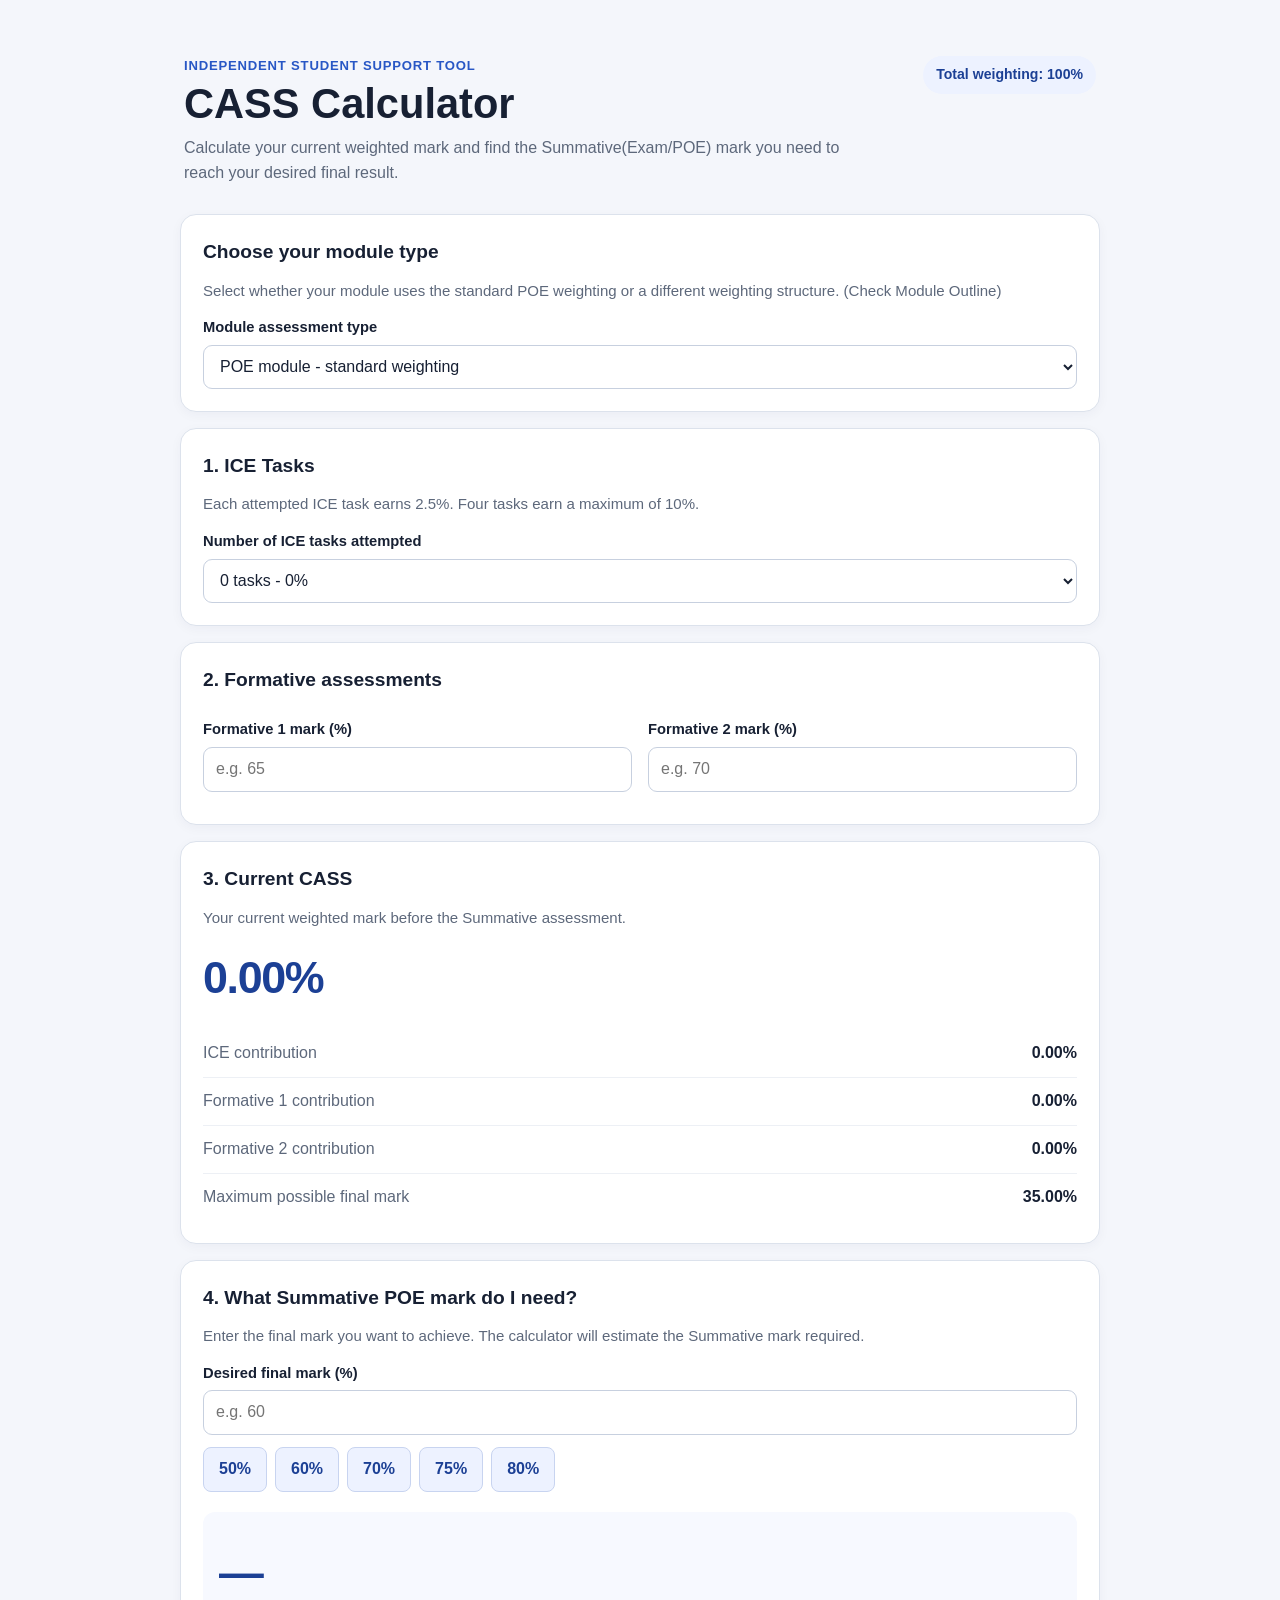
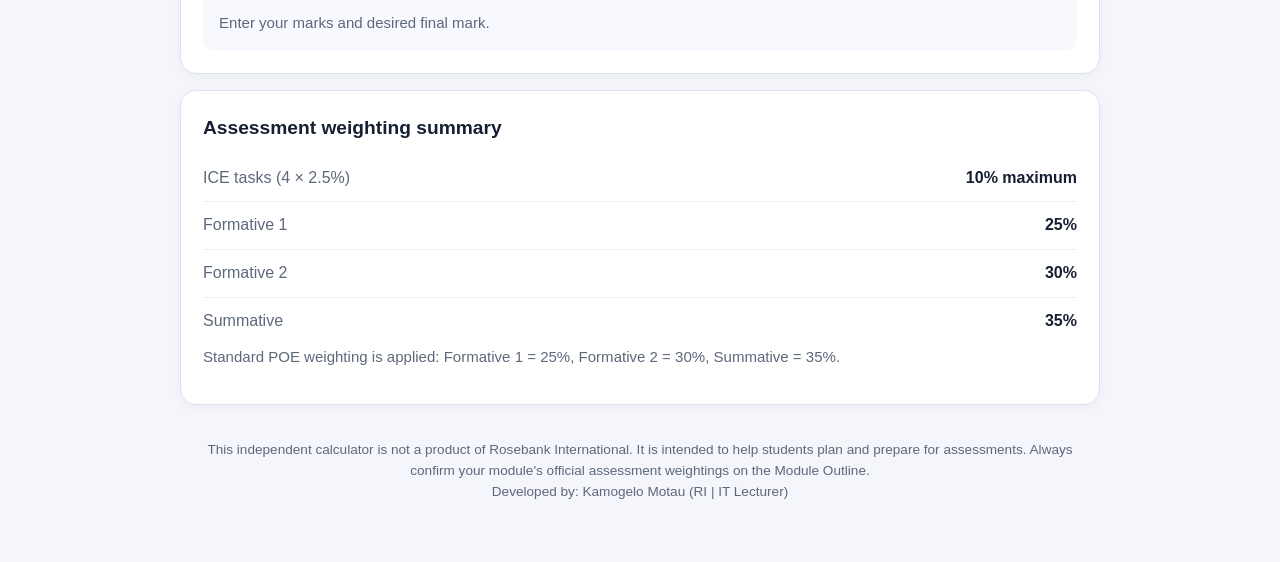
==== index.html @ 5e2f5dcb "Update index.html" ====
<!DOCTYPE html>
<html lang="en">
<head>
  <meta charset="UTF-8">
  <meta name="viewport" content="width=device-width, initial-scale=1.0">
  <meta name="description" content="CASS Calculator for Rosebank InternationalStudents">
  <title>CASS Calculator</title>
  <link rel="stylesheet" href="style.css">

  <!-- Google Analytics 4: replace the placeholder below with your GA4 Measurement ID. -->
  <script async src="https://www.googletagmanager.com/gtag/js?id=G-0SEN1GRK5P"></script>
  <script>
    window.dataLayer = window.dataLayer || [];
    function gtag() { window.dataLayer.push(arguments); }
    gtag('js', new Date());
    gtag('config', 'G-0SEN1GRK5P');
  </script>
</head>
<body>
<main class="container">
  <header class="hero">
    <div>
      <p class="eyebrow">Independent Student Support Tool</p>
      <h1>CASS Calculator</h1>
      <p>Calculate your current weighted mark and find the Summative(Exam/POE) mark you need to reach your desired final result.</p>
    </div>
    <span class="badge">Total weighting: 100%</span>
  </header>

  <section class="card module-choice">
    <h2>Choose your module type</h2>
    <p class="help">Select whether your module uses the standard POE weighting or a different weighting structure. (Check Module Outline)</p>
    <label for="moduleType">Module assessment type</label>
    <select id="moduleType">
      <option value="poe">POE module - standard weighting</option>
      <option value="non-poe">Non-POE module - custom weighting</option>
    </select>
  </section>

  <section class="card">
    <h2>1. ICE Tasks</h2>
    <p class="help">Each attempted ICE task earns 2.5%. Four tasks earn a maximum of 10%.</p>
    <label for="ice">Number of ICE tasks attempted</label>
    <select id="ice">
      <option value="0">0 tasks - 0%</option>
      <option value="1">1 task - 2.5%</option>
      <option value="2">2 tasks - 5%</option>
      <option value="3">3 tasks - 7.5%</option>
      <option value="4">4 tasks - 10%</option>
    </select>
  </section>

  <section class="card">
    <h2>2. Formative assessments</h2>
    <div class="grid">
      <div>
        <label for="f1">Formative 1 mark (%)</label>
        <input id="f1" type="number" min="0" max="100" step="0.1" placeholder="e.g. 65">
      </div>
      <div>
        <label for="f2">Formative 2 mark (%)</label>
        <input id="f2" type="number" min="0" max="100" step="0.1" placeholder="e.g. 70">
      </div>
    </div>
    <p id="error" class="error" role="alert"></p>
  </section>

  <section id="customWeightings" class="card" hidden>
    <h2>3. Set your non-POE weightings</h2>
    <p class="help">ICE stays at a maximum of 10%. Enter the percentage weightings for Formative 1, Formative 2 and the Summative. These three weightings must add up to 90%.</p>
    <div class="grid">
      <div>
        <label for="f1Weight">Formative 1 weighting (%)</label>
        <input id="f1Weight" type="number" min="0" max="90" step="0.5" value="30">
      </div>
      <div>
        <label for="f2Weight">Formative 2 weighting (%)</label>
        <input id="f2Weight" type="number" min="0" max="90" step="0.5" value="25">
      </div>
      <div>
        <label for="summativeWeight">Summative weighting (%)</label>
        <input id="summativeWeight" type="number" min="0" max="90" step="0.5" value="35">
      </div>
    </div>
    <p id="weightingError" class="error" role="alert"></p>
    <p id="weightingTotal" class="weighting-total">Formative 1 + Formative 2 + Summative = 90%</p>
  </section>

  <section class="card">
    <h2 id="currentHeading">3. Current CASS</h2>
    <p class="help">Your current weighted mark before the Summative assessment.</p>
    <div id="current" class="big-number">0.00%</div>
    <div class="breakdown">
      <div><span>ICE contribution</span><strong id="iceContribution">0.00%</strong></div>
      <div><span>Formative 1 contribution</span><strong id="f1Contribution">0.00%</strong></div>
      <div><span>Formative 2 contribution</span><strong id="f2Contribution">0.00%</strong></div>
      <div><span>Maximum possible final mark</span><strong id="maximum">0.00%</strong></div>
    </div>
  </section>

  <section class="card">
    <h2 id="requiredHeading">4. What Summative mark do I need?</h2>
    <p class="help">Enter the final mark you want to achieve. The calculator will estimate the Summative mark required.</p>
    <label for="target">Desired final mark (%)</label>
    <input id="target" type="number" min="0" max="100" step="0.1" placeholder="e.g. 60">
    <div class="quick-targets" aria-label="Quick target marks">
      <button type="button" data-target="50">50%</button>
      <button type="button" data-target="60">60%</button>
      <button type="button" data-target="70">70%</button>
      <button type="button" data-target="75">75%</button>
      <button type="button" data-target="80">80%</button>
    </div>
    <div class="target-result">
      <div id="required" class="big-number">-</div>
      <p id="message" class="help" aria-live="polite">Enter your marks and desired final mark.</p>
    </div>
  </section>

  <section class="card">
    <h2>Assessment weighting summary</h2>
    <div class="breakdown">
      <div><span>ICE tasks (4 × 2.5%)</span><strong>10% maximum</strong></div>
      <div><span>Formative 1</span><strong id="summaryF1">25%</strong></div>
      <div><span>Formative 2</span><strong id="summaryF2">30%</strong></div>
      <div><span>Summative</span><strong id="summarySummative">35%</strong></div>
    </div>
    <p id="summaryNote" class="help">Standard POE weighting is applied.</p>
  </section>

  <footer>
    This independent calculator is not a product of Rosebank International. It is intended to help students plan and prepare for assessments. Always confirm your module's official assessment weightings on the Module Outline.
    <br>Developed by: Kamogelo Motau (RI | IT Lecturer)
  </footer>
</main>
<script src="script.js"></script>
</body>
</html>
---- style.css ----
:root {
  --page: #f4f6fb;
  --card: #ffffff;
  --text: #172033;
  --muted: #5d687b;
  --border: #dce2ec;
  --accent: #2857c5;
  --accent-dark: #1c4095;
  --danger: #b42318;
  --soft: #edf2ff;
}
* { box-sizing: border-box; }
body { margin: 0; background: var(--page); color: var(--text); font-family: Arial, Helvetica, sans-serif; line-height: 1.55; }
.container { width: min(920px, calc(100% - 28px)); margin: 32px auto; }
.hero { display: flex; align-items: flex-start; justify-content: space-between; gap: 20px; padding: 24px 4px 28px; }
.hero h1 { margin: 4px 0 8px; font-size: clamp(1.9rem, 4vw, 2.6rem); line-height: 1.15; }
.hero p { max-width: 660px; margin: 0; color: var(--muted); }
.eyebrow { color: var(--accent) !important; font-size: .82rem; font-weight: 700; text-transform: uppercase; letter-spacing: .06em; }
.badge { flex-shrink: 0; border-radius: 999px; background: var(--soft); color: var(--accent-dark); padding: 8px 13px; font-weight: 700; font-size: .88rem; }
.card { background: var(--card); border: 1px solid var(--border); border-radius: 16px; padding: 22px; margin: 0 0 16px; box-shadow: 0 3px 12px rgba(20, 36, 70, .04); }
h2 { margin: 0 0 12px; font-size: 1.2rem; }
.help { margin: 0 0 14px; color: var(--muted); font-size: .94rem; }
label { display: block; margin: 12px 0 6px; font-size: .92rem; font-weight: 700; }
input, select { display: block; width: 100%; min-height: 44px; border: 1px solid #c7d0df; border-radius: 9px; background: #fff; color: var(--text); font: inherit; padding: 9px 12px; }
input:focus, select:focus, button:focus-visible { outline: 3px solid rgba(40, 87, 197, .2); border-color: var(--accent); }
.grid { display: grid; grid-template-columns: repeat(2, minmax(0, 1fr)); gap: 16px; }
#customWeightings .grid { grid-template-columns: repeat(3, minmax(0, 1fr)); }
.error { color: var(--danger); font-weight: 600; font-size: .9rem; margin: 10px 0 0; }
.weighting-total { color: var(--muted); font-size: .9rem; margin: 10px 0 0; }
.big-number { font-size: clamp(2rem, 6vw, 2.8rem); font-weight: 800; letter-spacing: -.03em; color: var(--accent-dark); margin: 10px 0 18px; }
.breakdown { display: grid; gap: 0; }
.breakdown > div { display: flex; justify-content: space-between; gap: 16px; padding: 11px 0; border-bottom: 1px solid #edf0f5; }
.breakdown > div:last-child { border-bottom: 0; }
.breakdown span { color: var(--muted); }
.breakdown strong { text-align: right; }
.quick-targets { display: flex; flex-wrap: wrap; gap: 8px; margin: 12px 0 20px; }
button { cursor: pointer; border: 1px solid #c8d4f0; border-radius: 8px; background: var(--soft); color: var(--accent-dark); padding: 9px 15px; font: inherit; font-weight: 700; }
button:hover { background: #dfe8ff; }
.target-result { margin-top: 18px; padding: 16px; border-radius: 12px; background: #f7f9ff; }
.target-result .big-number { margin-bottom: 4px; }
.target-result .help { margin-bottom: 0; }
footer { text-align: center; color: var(--muted); font-size: .85rem; padding: 18px 8px 28px; }
[hidden] { display: none !important; }
@media (max-width: 640px) {
  .container { width: min(100% - 20px, 920px); margin: 12px auto; }
  .hero { display: block; padding: 18px 3px 22px; }
  .badge { display: inline-block; margin-top: 14px; }
  .card { padding: 17px; border-radius: 13px; }
  .grid, #customWeightings .grid { grid-template-columns: 1fr; gap: 8px; }
  .breakdown > div { align-items: flex-start; }
}
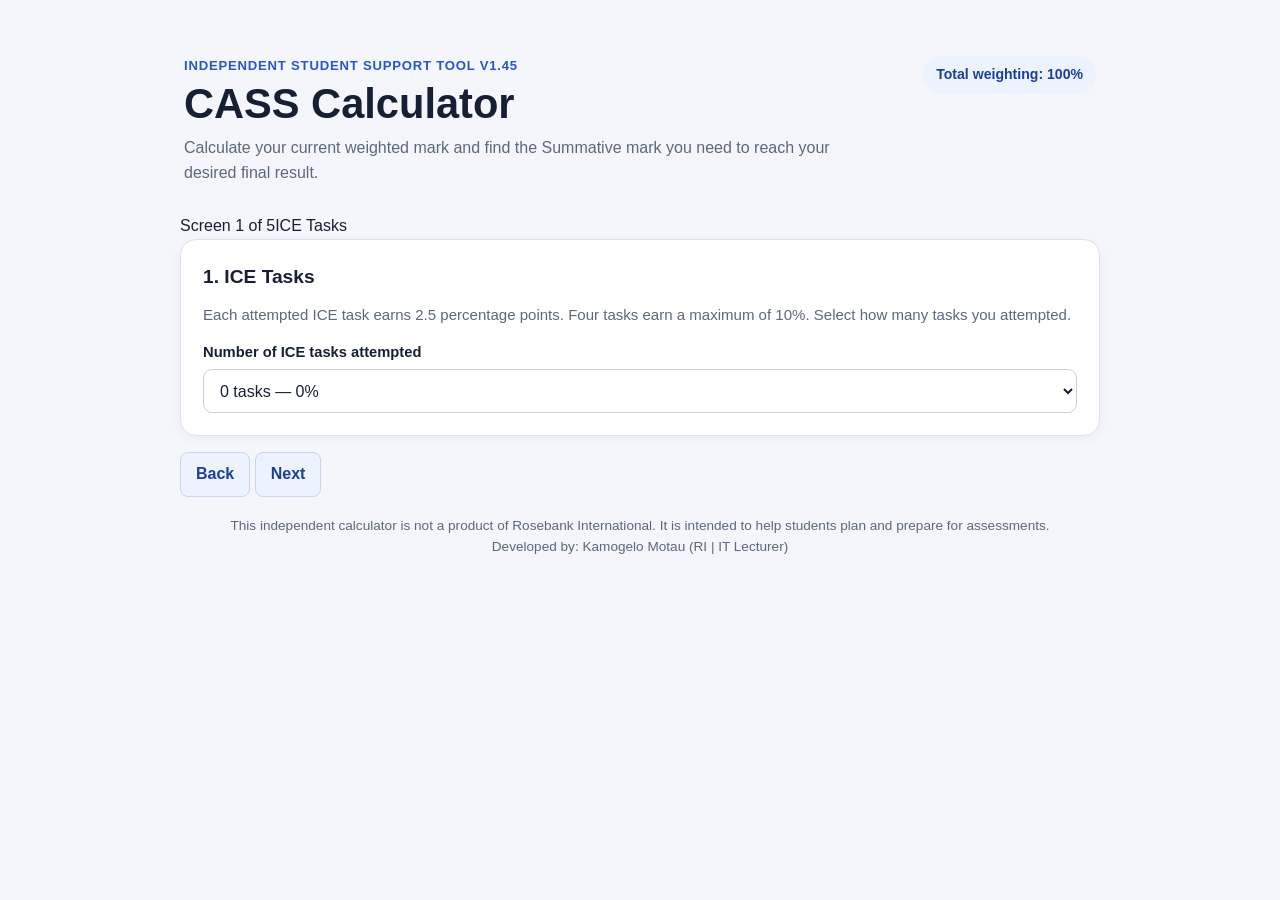
==== commit ae8a78b5: "Update index.html v1.45" ====
--- a/index.html
+++ b/index.html
@@ -3,134 +3,111 @@
 <head>
   <meta charset="UTF-8">
   <meta name="viewport" content="width=device-width, initial-scale=1.0">
-  <meta name="description" content="CASS Calculator for Rosebank InternationalStudents">
+  <meta name="description" content="CASS Calculator for calculating current module marks and required Summative marks.">
+  <meta name="theme-color" content="#2857c5">
   <title>CASS Calculator</title>
   <link rel="stylesheet" href="style.css">
-
-  <!-- Google Analytics 4: replace the placeholder below with your GA4 Measurement ID. -->
-  <script async src="https://www.googletagmanager.com/gtag/js?id=G-0SEN1GRK5P"></script>
+  <!-- Google Analytics 4: replace the placeholder with your Measurement ID. -->
+  <script async src="https://www.googletagmanager.com/gtag/js?id=G-REPLACE_WITH_YOUR_MEASUREMENT_ID"></script>
   <script>
     window.dataLayer = window.dataLayer || [];
     function gtag() { window.dataLayer.push(arguments); }
     gtag('js', new Date());
-    gtag('config', 'G-0SEN1GRK5P');
+    gtag('config', 'G-REPLACE_WITH_YOUR_MEASUREMENT_ID');
   </script>
 </head>
 <body>
 <main class="container">
   <header class="hero">
     <div>
-      <p class="eyebrow">Independent Student Support Tool</p>
+      <p class="eyebrow">Independent student support tool v1.45</p>
       <h1>CASS Calculator</h1>
-      <p>Calculate your current weighted mark and find the Summative(Exam/POE) mark you need to reach your desired final result.</p>
+      <p>Calculate your current weighted mark and find the Summative mark you need to reach your desired final result.</p>
     </div>
     <span class="badge">Total weighting: 100%</span>
   </header>
 
-  <section class="card module-choice">
-    <h2>Choose your module type</h2>
-    <p class="help">Select whether your module uses the standard POE weighting or a different weighting structure. (Check Module Outline)</p>
-    <label for="moduleType">Module assessment type</label>
-    <select id="moduleType">
-      <option value="poe">POE module - standard weighting</option>
-      <option value="non-poe">Non-POE module - custom weighting</option>
-    </select>
+  <section class="wizard" aria-label="Calculator steps">
+    <div class="progress-meta"><span id="stepLabel">Screen 1 of 5</span><span id="stepTitle">ICE Tasks</span></div>
+    <div class="progress-track"><div id="progressBar" class="progress-bar"></div></div>
+
+    <section class="card step-panel" data-step="0">
+      <h2>1. ICE Tasks</h2>
+      <p class="help">Each attempted ICE task earns 2.5 percentage points. Four tasks earn a maximum of 10%. Select how many tasks you attempted.</p>
+      <label for="ice">Number of ICE tasks attempted</label>
+      <select id="ice">
+        <option value="0">0 tasks — 0%</option><option value="1">1 task — 2.5%</option><option value="2">2 tasks — 5%</option><option value="3">3 tasks — 7.5%</option><option value="4">4 tasks — 10%</option>
+      </select>
+    </section>
+
+    <section class="card step-panel" data-step="1" hidden>
+      <h2>2. Set formatives weighting</h2>
+      <p class="help">ICE Tasks are worth up to 10% and the Summative is worth 35%. Set the weightings for Formative 1 and Formative 2 - check Module Outline(MO). Together, the two formative weightings must equal 55%.</p>
+      <div class="grid">
+        <div><label for="f1Weight">Formative 1 weighting (%)</label><input id="f1Weight" type="number" min="0" max="55" step="0.5" placeholder="e.g. 25"></div>
+        <div><label for="f2Weight">Formative 2 weighting (%)</label><input id="f2Weight" type="number" min="0" max="55" step="0.5" placeholder="e.g. 30"></div>
+      </div>
+      <div class="weighting-total" id="weightingTotal" aria-live="polite">Formative weighting total: - / 55%</div>
+      <p id="weightingError" class="error" role="alert"></p>
+      <p class="help small-note">Example: Formative 1 = 25%, Formative 2 = 30%. Check Module Outline(MO) for assessment structure.</p>
+    </section>
+
+    <section class="card step-panel" data-step="2" hidden>
+      <h2>3. Formative assessments</h2>
+      <p class="help">Enter the marks you obtained for each formative assessment as percentages.</p>
+      <div class="grid">
+        <div><label for="f1">Formative 1 mark (%)</label><input id="f1" type="number" min="0" max="100" step="0.1" placeholder="e.g. 65"></div>
+        <div><label for="f2">Formative 2 mark (%)</label><input id="f2" type="number" min="0" max="100" step="0.1" placeholder="e.g. 70"></div>
+      </div>
+      <p id="markError" class="error" role="alert"></p>
+    </section>
+
+    <section class="card step-panel" data-step="3" hidden>
+      <h2>4. Desired final results</h2>
+      <p class="help">Enter the final module mark you want to achieve. You can also use one of the quick targets.</p>
+      <label for="target">Desired final mark (%)</label>
+      <input id="target" type="number" min="0" max="100" step="0.1" placeholder="e.g. 60">
+      <div class="quick-targets" aria-label="Quick target marks">
+        <button type="button" data-target="50">50%</button><button type="button" data-target="60">60%</button><button type="button" data-target="70">70%</button><button type="button" data-target="75">75%</button><button type="button" data-target="80">80%</button>
+      </div>
+      <p id="targetError" class="error" role="alert"></p>
+    </section>
+
+    <section class="card step-panel results-panel" data-step="4" hidden>
+      <h2>5. Your CASS results</h2>
+      <div class="result-block">
+        <h3>Current module mark</h3>
+        <p class="help">Your weighted mark earned before the Summative assessment.</p>
+        <div id="current" class="big-number">0.00%</div>
+        <div class="breakdown">
+          <div><span>ICE Tasks contribution</span><strong id="iceContribution">0.00%</strong></div>
+          <div><span>Formative 1 contribution</span><strong id="f1Contribution">0.00%</strong></div>
+          <div><span>Formative 2 contribution</span><strong id="f2Contribution">0.00%</strong></div>
+          <div><span>Maximum possible final mark</span><strong id="maximum">0.00%</strong></div>
+        </div>
+      </div>
+
+      <div style="display: none">
+        <span id="summaryF1">25%</span>
+        <span id="summaryF2">25%</span>
+      </div>
+      
+      <div class="result-block target-result">
+        <h3>Summative mark needed to achieve your desired final result</h3>
+        <div id="required" class="big-number">—</div>
+        <p id="message" class="help" aria-live="polite">Your required Summative mark will appear here.</p>
+      </div>
+      <p class="disclaimer">This calculator is a planning tool. Always confirm your module's official assessment weightings with your lecturer / Module Outline(MO).</p>
+    </section>
+    
+    <p id="navigationError" class="error" role="alert"></p>
+    <nav class="wizard-nav" aria-label="Step navigation">
+      <button type="button" id="backButton" class="secondary-button" disabled>Back</button>
+      <button type="button" id="nextButton">Next</button>
+    </nav>
   </section>
 
-  <section class="card">
-    <h2>1. ICE Tasks</h2>
-    <p class="help">Each attempted ICE task earns 2.5%. Four tasks earn a maximum of 10%.</p>
-    <label for="ice">Number of ICE tasks attempted</label>
-    <select id="ice">
-      <option value="0">0 tasks - 0%</option>
-      <option value="1">1 task - 2.5%</option>
-      <option value="2">2 tasks - 5%</option>
-      <option value="3">3 tasks - 7.5%</option>
-      <option value="4">4 tasks - 10%</option>
-    </select>
-  </section>
-
-  <section class="card">
-    <h2>2. Formative assessments</h2>
-    <div class="grid">
-      <div>
-        <label for="f1">Formative 1 mark (%)</label>
-        <input id="f1" type="number" min="0" max="100" step="0.1" placeholder="e.g. 65">
-      </div>
-      <div>
-        <label for="f2">Formative 2 mark (%)</label>
-        <input id="f2" type="number" min="0" max="100" step="0.1" placeholder="e.g. 70">
-      </div>
-    </div>
-    <p id="error" class="error" role="alert"></p>
-  </section>
-
-  <section id="customWeightings" class="card" hidden>
-    <h2>3. Set your non-POE weightings</h2>
-    <p class="help">ICE stays at a maximum of 10%. Enter the percentage weightings for Formative 1, Formative 2 and the Summative. These three weightings must add up to 90%.</p>
-    <div class="grid">
-      <div>
-        <label for="f1Weight">Formative 1 weighting (%)</label>
-        <input id="f1Weight" type="number" min="0" max="90" step="0.5" value="30">
-      </div>
-      <div>
-        <label for="f2Weight">Formative 2 weighting (%)</label>
-        <input id="f2Weight" type="number" min="0" max="90" step="0.5" value="25">
-      </div>
-      <div>
-        <label for="summativeWeight">Summative weighting (%)</label>
-        <input id="summativeWeight" type="number" min="0" max="90" step="0.5" value="35">
-      </div>
-    </div>
-    <p id="weightingError" class="error" role="alert"></p>
-    <p id="weightingTotal" class="weighting-total">Formative 1 + Formative 2 + Summative = 90%</p>
-  </section>
-
-  <section class="card">
-    <h2 id="currentHeading">3. Current CASS</h2>
-    <p class="help">Your current weighted mark before the Summative assessment.</p>
-    <div id="current" class="big-number">0.00%</div>
-    <div class="breakdown">
-      <div><span>ICE contribution</span><strong id="iceContribution">0.00%</strong></div>
-      <div><span>Formative 1 contribution</span><strong id="f1Contribution">0.00%</strong></div>
-      <div><span>Formative 2 contribution</span><strong id="f2Contribution">0.00%</strong></div>
-      <div><span>Maximum possible final mark</span><strong id="maximum">0.00%</strong></div>
-    </div>
-  </section>
-
-  <section class="card">
-    <h2 id="requiredHeading">4. What Summative mark do I need?</h2>
-    <p class="help">Enter the final mark you want to achieve. The calculator will estimate the Summative mark required.</p>
-    <label for="target">Desired final mark (%)</label>
-    <input id="target" type="number" min="0" max="100" step="0.1" placeholder="e.g. 60">
-    <div class="quick-targets" aria-label="Quick target marks">
-      <button type="button" data-target="50">50%</button>
-      <button type="button" data-target="60">60%</button>
-      <button type="button" data-target="70">70%</button>
-      <button type="button" data-target="75">75%</button>
-      <button type="button" data-target="80">80%</button>
-    </div>
-    <div class="target-result">
-      <div id="required" class="big-number">-</div>
-      <p id="message" class="help" aria-live="polite">Enter your marks and desired final mark.</p>
-    </div>
-  </section>
-
-  <section class="card">
-    <h2>Assessment weighting summary</h2>
-    <div class="breakdown">
-      <div><span>ICE tasks (4 × 2.5%)</span><strong>10% maximum</strong></div>
-      <div><span>Formative 1</span><strong id="summaryF1">25%</strong></div>
-      <div><span>Formative 2</span><strong id="summaryF2">30%</strong></div>
-      <div><span>Summative</span><strong id="summarySummative">35%</strong></div>
-    </div>
-    <p id="summaryNote" class="help">Standard POE weighting is applied.</p>
-  </section>
-
-  <footer>
-    This independent calculator is not a product of Rosebank International. It is intended to help students plan and prepare for assessments. Always confirm your module's official assessment weightings on the Module Outline.
-    <br>Developed by: Kamogelo Motau (RI | IT Lecturer)
-  </footer>
+  <footer>This independent calculator is not a product of Rosebank International. It is intended to help students plan and prepare for assessments.<br>Developed by: Kamogelo Motau (RI | IT Lecturer)</footer>
 </main>
 <script src="script.js"></script>
 </body>
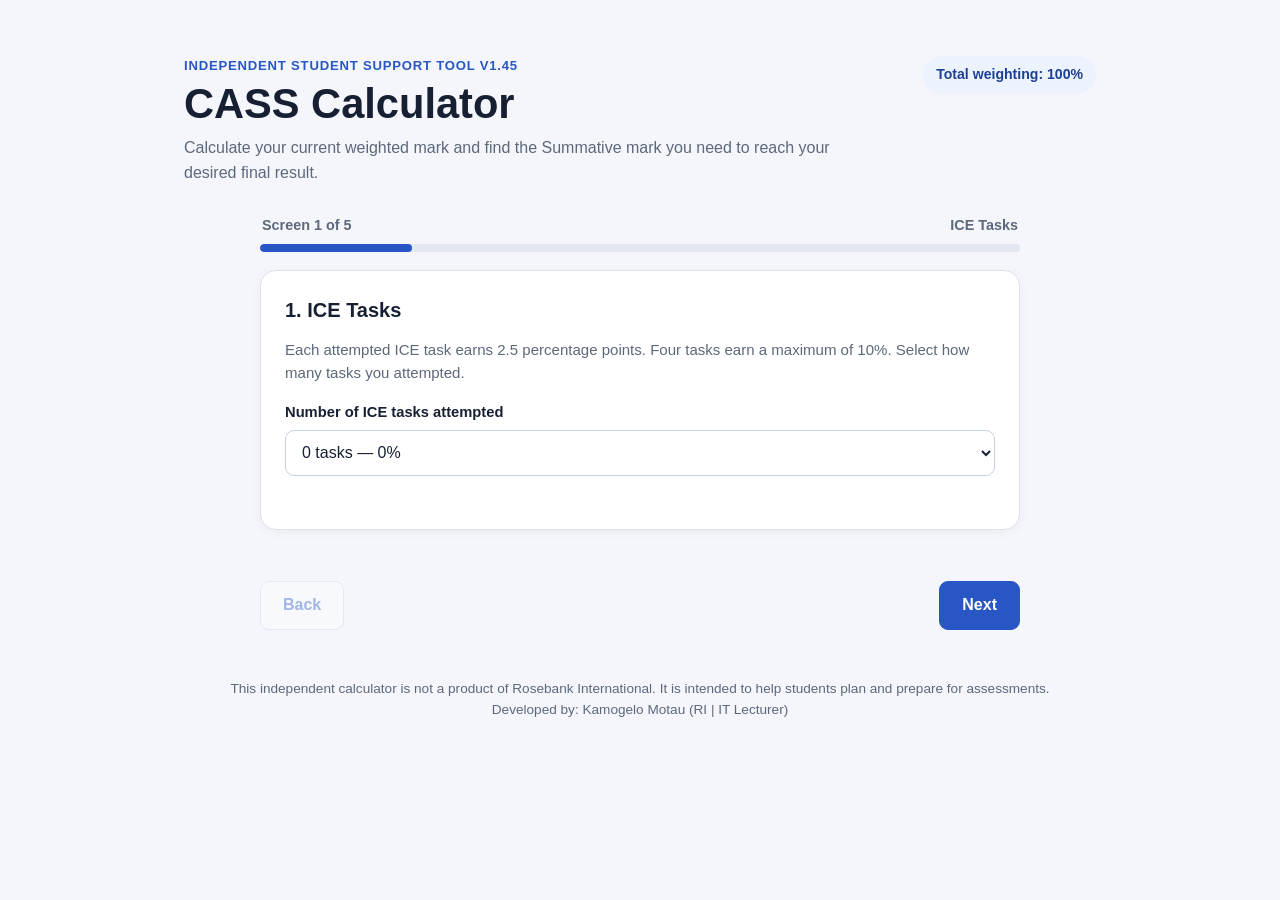
==== commit afe1acc8: "Update index.html v1.45 Analytics" ====
--- a/index.html
+++ b/index.html
@@ -8,12 +8,12 @@
   <title>CASS Calculator</title>
   <link rel="stylesheet" href="style.css">
   <!-- Google Analytics 4: replace the placeholder with your Measurement ID. -->
-  <script async src="https://www.googletagmanager.com/gtag/js?id=G-REPLACE_WITH_YOUR_MEASUREMENT_ID"></script>
+  <script async src="https://www.googletagmanager.com/gtag/js?id=G-0SEN1GRK5P"></script>
   <script>
     window.dataLayer = window.dataLayer || [];
     function gtag() { window.dataLayer.push(arguments); }
     gtag('js', new Date());
-    gtag('config', 'G-REPLACE_WITH_YOUR_MEASUREMENT_ID');
+    gtag('config', 'G-0SEN1GRK5P');
   </script>
 </head>
 <body>
--- a/style.css
+++ b/style.css
@@ -1,51 +1,49 @@
-:root {
-  --page: #f4f6fb;
-  --card: #ffffff;
-  --text: #172033;
-  --muted: #5d687b;
-  --border: #dce2ec;
-  --accent: #2857c5;
-  --accent-dark: #1c4095;
-  --danger: #b42318;
-  --soft: #edf2ff;
-}
-* { box-sizing: border-box; }
-body { margin: 0; background: var(--page); color: var(--text); font-family: Arial, Helvetica, sans-serif; line-height: 1.55; }
-.container { width: min(920px, calc(100% - 28px)); margin: 32px auto; }
-.hero { display: flex; align-items: flex-start; justify-content: space-between; gap: 20px; padding: 24px 4px 28px; }
-.hero h1 { margin: 4px 0 8px; font-size: clamp(1.9rem, 4vw, 2.6rem); line-height: 1.15; }
-.hero p { max-width: 660px; margin: 0; color: var(--muted); }
-.eyebrow { color: var(--accent) !important; font-size: .82rem; font-weight: 700; text-transform: uppercase; letter-spacing: .06em; }
-.badge { flex-shrink: 0; border-radius: 999px; background: var(--soft); color: var(--accent-dark); padding: 8px 13px; font-weight: 700; font-size: .88rem; }
-.card { background: var(--card); border: 1px solid var(--border); border-radius: 16px; padding: 22px; margin: 0 0 16px; box-shadow: 0 3px 12px rgba(20, 36, 70, .04); }
-h2 { margin: 0 0 12px; font-size: 1.2rem; }
-.help { margin: 0 0 14px; color: var(--muted); font-size: .94rem; }
-label { display: block; margin: 12px 0 6px; font-size: .92rem; font-weight: 700; }
-input, select { display: block; width: 100%; min-height: 44px; border: 1px solid #c7d0df; border-radius: 9px; background: #fff; color: var(--text); font: inherit; padding: 9px 12px; }
-input:focus, select:focus, button:focus-visible { outline: 3px solid rgba(40, 87, 197, .2); border-color: var(--accent); }
-.grid { display: grid; grid-template-columns: repeat(2, minmax(0, 1fr)); gap: 16px; }
-#customWeightings .grid { grid-template-columns: repeat(3, minmax(0, 1fr)); }
-.error { color: var(--danger); font-weight: 600; font-size: .9rem; margin: 10px 0 0; }
-.weighting-total { color: var(--muted); font-size: .9rem; margin: 10px 0 0; }
-.big-number { font-size: clamp(2rem, 6vw, 2.8rem); font-weight: 800; letter-spacing: -.03em; color: var(--accent-dark); margin: 10px 0 18px; }
-.breakdown { display: grid; gap: 0; }
-.breakdown > div { display: flex; justify-content: space-between; gap: 16px; padding: 11px 0; border-bottom: 1px solid #edf0f5; }
-.breakdown > div:last-child { border-bottom: 0; }
-.breakdown span { color: var(--muted); }
-.breakdown strong { text-align: right; }
-.quick-targets { display: flex; flex-wrap: wrap; gap: 8px; margin: 12px 0 20px; }
-button { cursor: pointer; border: 1px solid #c8d4f0; border-radius: 8px; background: var(--soft); color: var(--accent-dark); padding: 9px 15px; font: inherit; font-weight: 700; }
-button:hover { background: #dfe8ff; }
-.target-result { margin-top: 18px; padding: 16px; border-radius: 12px; background: #f7f9ff; }
-.target-result .big-number { margin-bottom: 4px; }
-.target-result .help { margin-bottom: 0; }
-footer { text-align: center; color: var(--muted); font-size: .85rem; padding: 18px 8px 28px; }
-[hidden] { display: none !important; }
-@media (max-width: 640px) {
-  .container { width: min(100% - 20px, 920px); margin: 12px auto; }
-  .hero { display: block; padding: 18px 3px 22px; }
-  .badge { display: inline-block; margin-top: 14px; }
-  .card { padding: 17px; border-radius: 13px; }
-  .grid, #customWeightings .grid { grid-template-columns: 1fr; gap: 8px; }
-  .breakdown > div { align-items: flex-start; }
-}
+:root{--page:#f4f6fb;--card:#fff;--text:#172033;--muted:#5d687b;--border:#dce2ec;--accent:#2857c5;--accent-dark:#1c4095;--danger:#b42318;--soft:#edf2ff}
+*{box-sizing:border-box}
+body{margin:0;background:var(--page);color:var(--text);font-family:Arial,Helvetica,sans-serif;line-height:1.55}
+.container{width:min(920px,calc(100% - 28px));margin:32px auto}
+.hero{display:flex;align-items:flex-start;justify-content:space-between;gap:20px;padding:24px 4px 28px}
+.hero h1{margin:4px 0 8px;font-size:clamp(1.9rem,4vw,2.6rem);line-height:1.15}
+.hero p{max-width:660px;margin:0;color:var(--muted)}
+.eyebrow{color:var(--accent)!important;font-size:.82rem;font-weight:700;text-transform:uppercase;letter-spacing:.06em}
+.badge{flex-shrink:0;border-radius:999px;background:var(--soft);color:var(--accent-dark);padding:8px 13px;font-weight:700;font-size:.88rem}
+.wizard{max-width:760px;margin:0 auto}
+.progress-meta{display:flex;justify-content:space-between;gap:12px;margin:0 2px 8px;font-size:.9rem;font-weight:700;color:var(--muted)}
+.progress-track{height:8px;background:#e2e7f0;border-radius:999px;overflow:hidden;margin-bottom:18px}
+.progress-bar{height:100%;width:20%;background:var(--accent);border-radius:999px;transition:width .2s ease}
+.card{background:var(--card);border:1px solid var(--border);border-radius:16px;padding:24px;margin:0 0 16px;box-shadow:0 3px 12px rgba(20,36,70,.04);min-height:260px}
+h2{margin:0 0 12px;font-size:1.25rem}
+h3{margin:0 0 8px;font-size:1.05rem}
+.help{margin:0 0 16px;color:var(--muted);font-size:.94rem}
+label{display:block;margin:12px 0 6px;font-size:.92rem;font-weight:700}
+input,select{display:block;width:100%;min-height:46px;border:1px solid #c7d0df;border-radius:9px;background:#fff;color:var(--text);font:inherit;padding:9px 12px}
+input:focus,select:focus,button:focus-visible{outline:3px solid rgba(40,87,197,.2);border-color:var(--accent)}
+.grid{display:grid;grid-template-columns:repeat(2,minmax(0,1fr));gap:16px}
+.error{color:var(--danger);font-weight:600;font-size:.9rem;margin:10px 0 0;min-height:1.2em}
+.weighting-total{font-weight:700;color:var(--accent-dark);margin-top:18px}
+.small-note{margin-top:16px}
+.wizard-nav{display:flex;justify-content:space-between;gap:12px;margin:18px 0 30px}
+button{cursor:pointer;border:1px solid var(--accent);border-radius:9px;background:var(--accent);color:white;padding:11px 22px;font:inherit;font-weight:700}
+button:hover{background:var(--accent-dark)}
+button:disabled{opacity:.4;cursor:not-allowed}
+.secondary-button{background:white;color:var(--accent);border-color:#c8d4f0}
+.secondary-button:hover{background:var(--soft);color:var(--accent-dark)}
+.quick-targets{display:flex;flex-wrap:wrap;gap:8px;margin:12px 0 10px}
+.quick-targets button{background:var(--soft);color:var(--accent-dark);border-color:#c8d4f0;padding:8px 15px}
+.quick-targets button:hover{background:#dfe8ff}
+.results-panel{min-height:0}
+.result-block{padding:0 0 20px;margin:0 0 20px;border-bottom:1px solid var(--border)}
+.result-block:last-of-type{border-bottom:0;margin-bottom:0;padding-bottom:0}
+.big-number{font-size:clamp(2rem,6vw,2.8rem);font-weight:800;letter-spacing:-.03em;color:var(--accent-dark);margin:8px 0 14px}
+.breakdown{display:grid;gap:0}
+.breakdown>div{display:flex;justify-content:space-between;gap:16px;padding:10px 0;border-bottom:1px solid #edf0f5}
+.breakdown>div:last-child{border-bottom:0}
+.breakdown span{color:var(--muted)}
+.breakdown strong{text-align:right}
+.target-result{padding:18px;border-radius:12px;background:#f7f9ff}
+.target-result .big-number{margin-bottom:4px}
+.target-result .help{margin-bottom:0}
+.disclaimer{font-size:.85rem;color:var(--muted);margin:20px 0 0}
+footer{text-align:center;color:var(--muted);font-size:.85rem;padding:18px 8px 28px}
+[hidden]{display:none!important}
+@media(max-width:640px){.container{width:min(100% - 20px,920px);margin:12px auto}.hero{display:block;padding:18px 3px 22px}.badge{display:inline-block;margin-top:14px}.card{padding:18px;border-radius:13px;min-height:240px}.grid{grid-template-columns:1fr;gap:8px}.breakdown>div{align-items:flex-start}.wizard-nav button{flex:1}}
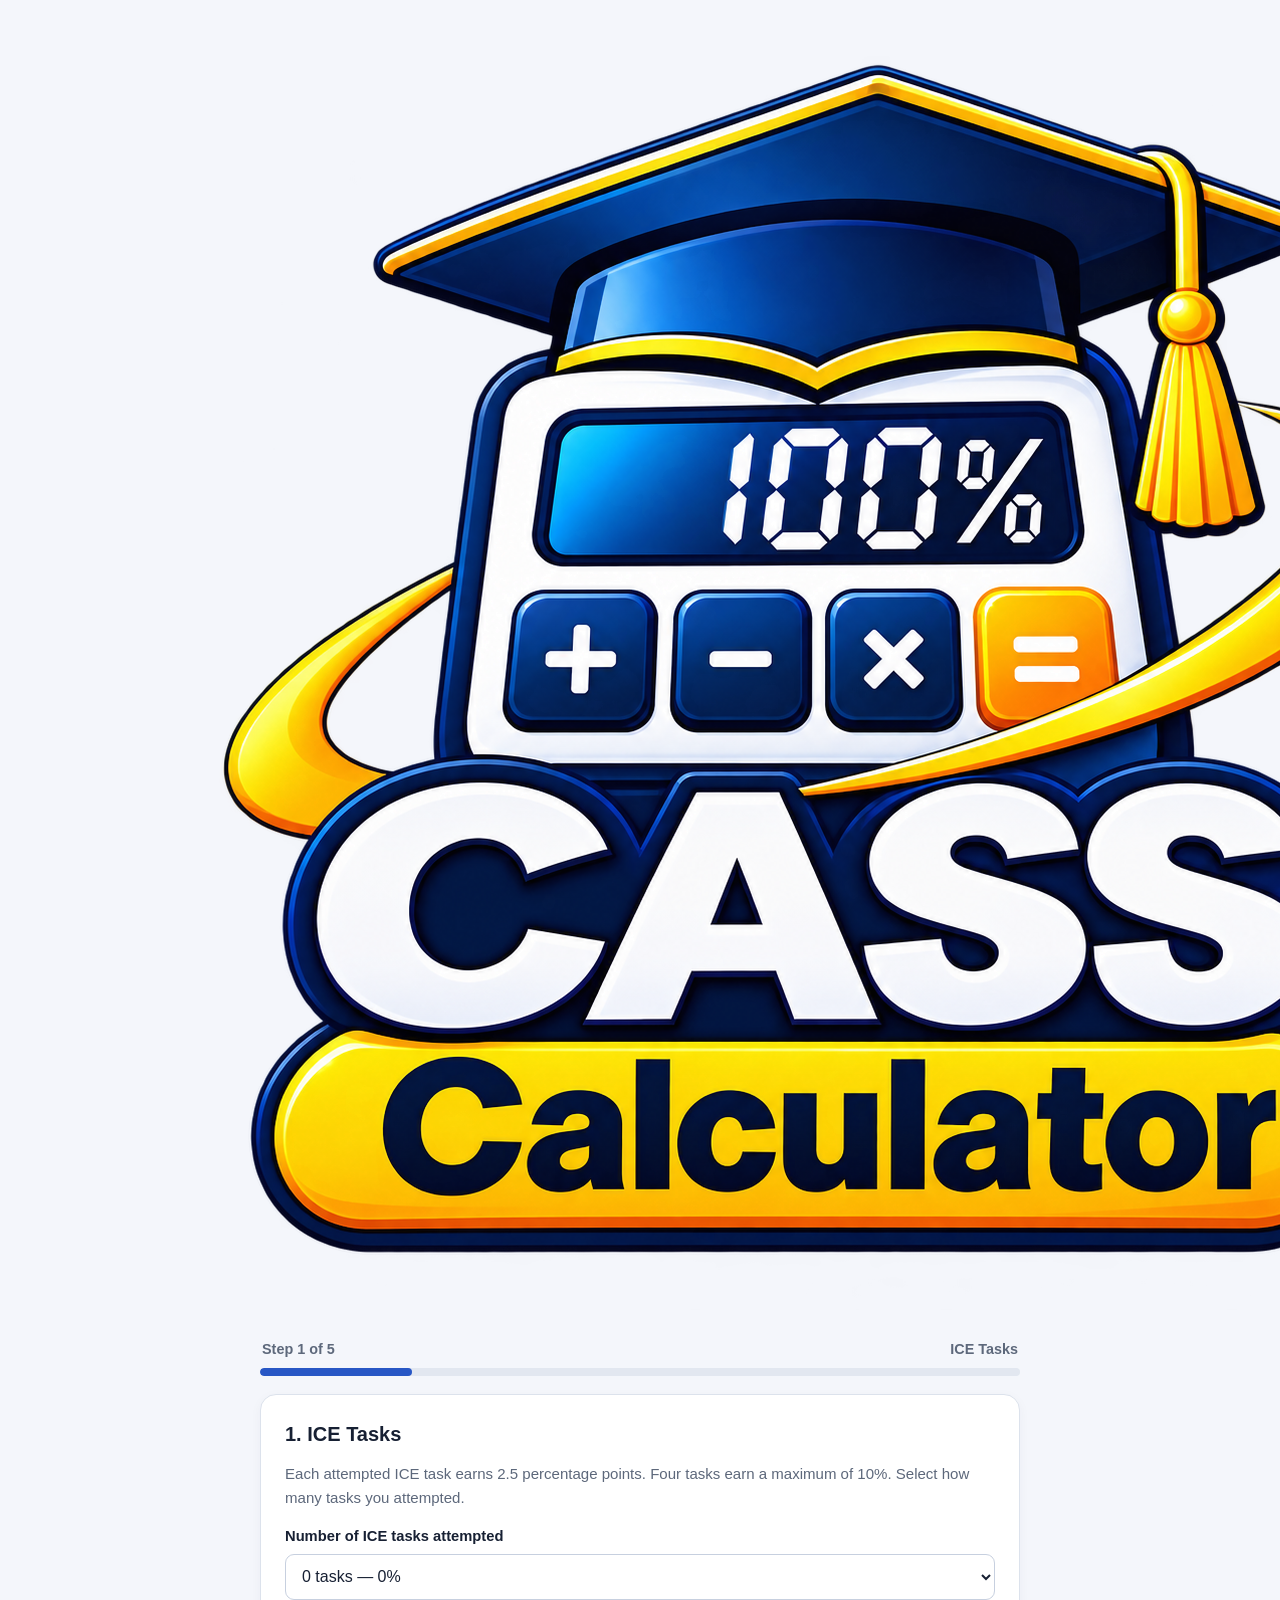
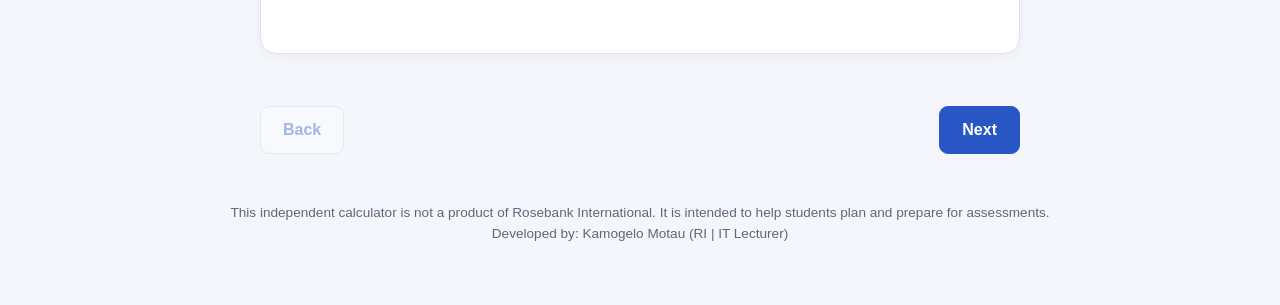
==== commit 81621715: "Update index.html" ====
--- a/index.html
+++ b/index.html
@@ -6,6 +6,8 @@
   <meta name="description" content="CASS Calculator for calculating current module marks and required Summative marks.">
   <meta name="theme-color" content="#2857c5">
   <title>CASS Calculator</title>
+  <!-- Favicon -->
+  <link rel="icon" type="image/png" href="cass-logo.png">
   <link rel="stylesheet" href="style.css">
   <!-- Google Analytics 4: replace the placeholder with your Measurement ID. -->
   <script async src="https://www.googletagmanager.com/gtag/js?id=G-0SEN1GRK5P"></script>
@@ -18,7 +20,8 @@
 </head>
 <body>
 <main class="container">
-  <header class="hero">
+  <header class="hero app-header">
+    <img src="cass-logo.png" alt="CASS Calculator Logo">
     <div>
       <p class="eyebrow">Independent student support tool v1.45</p>
       <h1>CASS Calculator</h1>
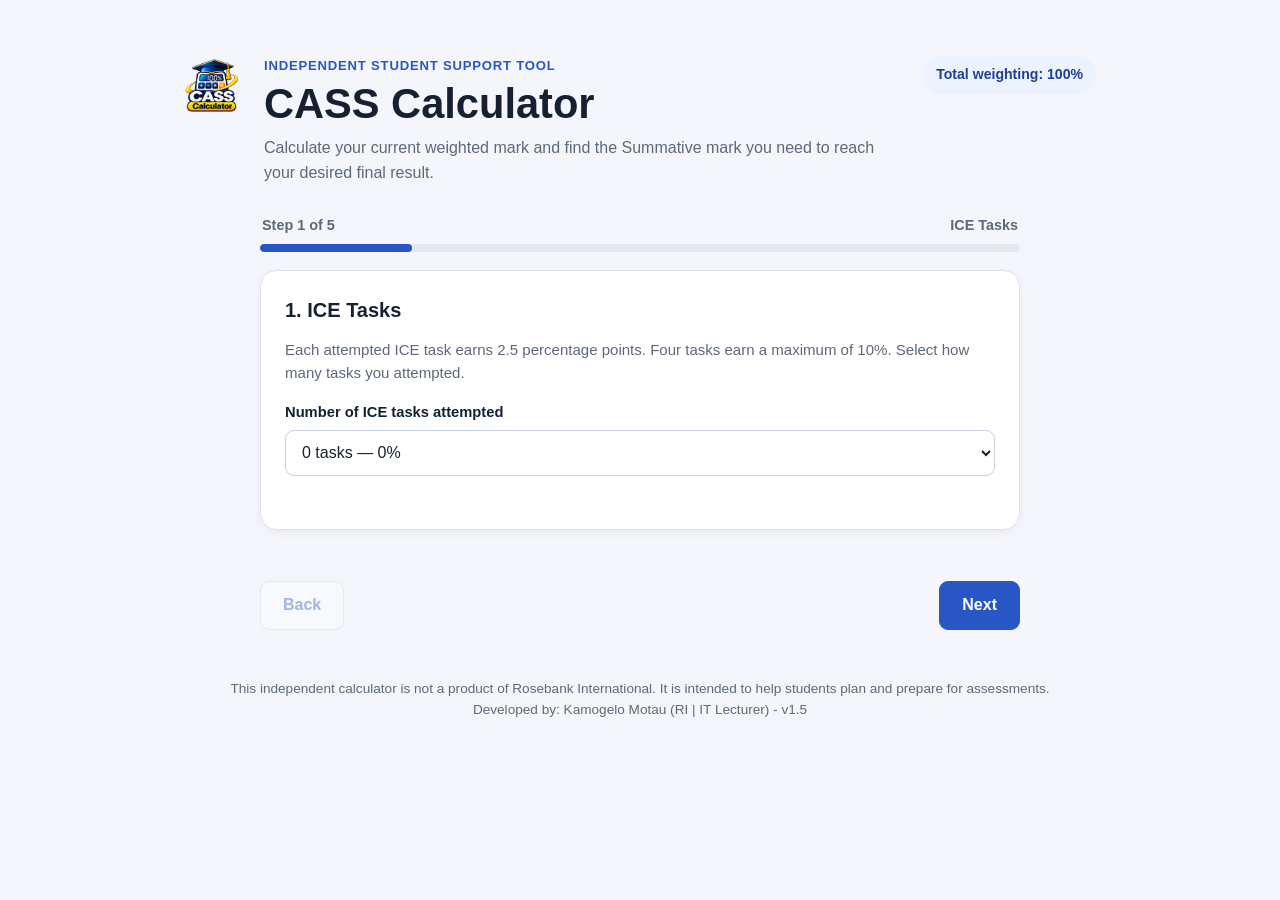
==== commit 226dc3e2: "Update index.html" ====
--- a/index.html
+++ b/index.html
@@ -23,7 +23,7 @@
   <header class="hero app-header">
     <img src="cass-logo.png" alt="CASS Calculator Logo">
     <div>
-      <p class="eyebrow">Independent student support tool v1.45</p>
+      <p class="eyebrow">Independent student support tool</p>
       <h1>CASS Calculator</h1>
       <p>Calculate your current weighted mark and find the Summative mark you need to reach your desired final result.</p>
     </div>
@@ -110,7 +110,7 @@
     </nav>
   </section>
 
-  <footer>This independent calculator is not a product of Rosebank International. It is intended to help students plan and prepare for assessments.<br>Developed by: Kamogelo Motau (RI | IT Lecturer)</footer>
+  <footer>This independent calculator is not a product of Rosebank International. It is intended to help students plan and prepare for assessments.<br>Developed by: Kamogelo Motau (RI | IT Lecturer) - v1.5</footer>
 </main>
 <script src="script.js"></script>
 </body>
--- a/style.css
+++ b/style.css
@@ -1,3 +1,16 @@
+.app-header {
+    display: flex;
+    align-items: center;
+    gap: 12px;
+}
+
+.app-header img {
+    width: 60px;
+    height: 60px;
+    object-fit: contain;
+    float: left;
+    padding-right: 5px;
+}
 :root{--page:#f4f6fb;--card:#fff;--text:#172033;--muted:#5d687b;--border:#dce2ec;--accent:#2857c5;--accent-dark:#1c4095;--danger:#b42318;--soft:#edf2ff}
 *{box-sizing:border-box}
 body{margin:0;background:var(--page);color:var(--text);font-family:Arial,Helvetica,sans-serif;line-height:1.55}
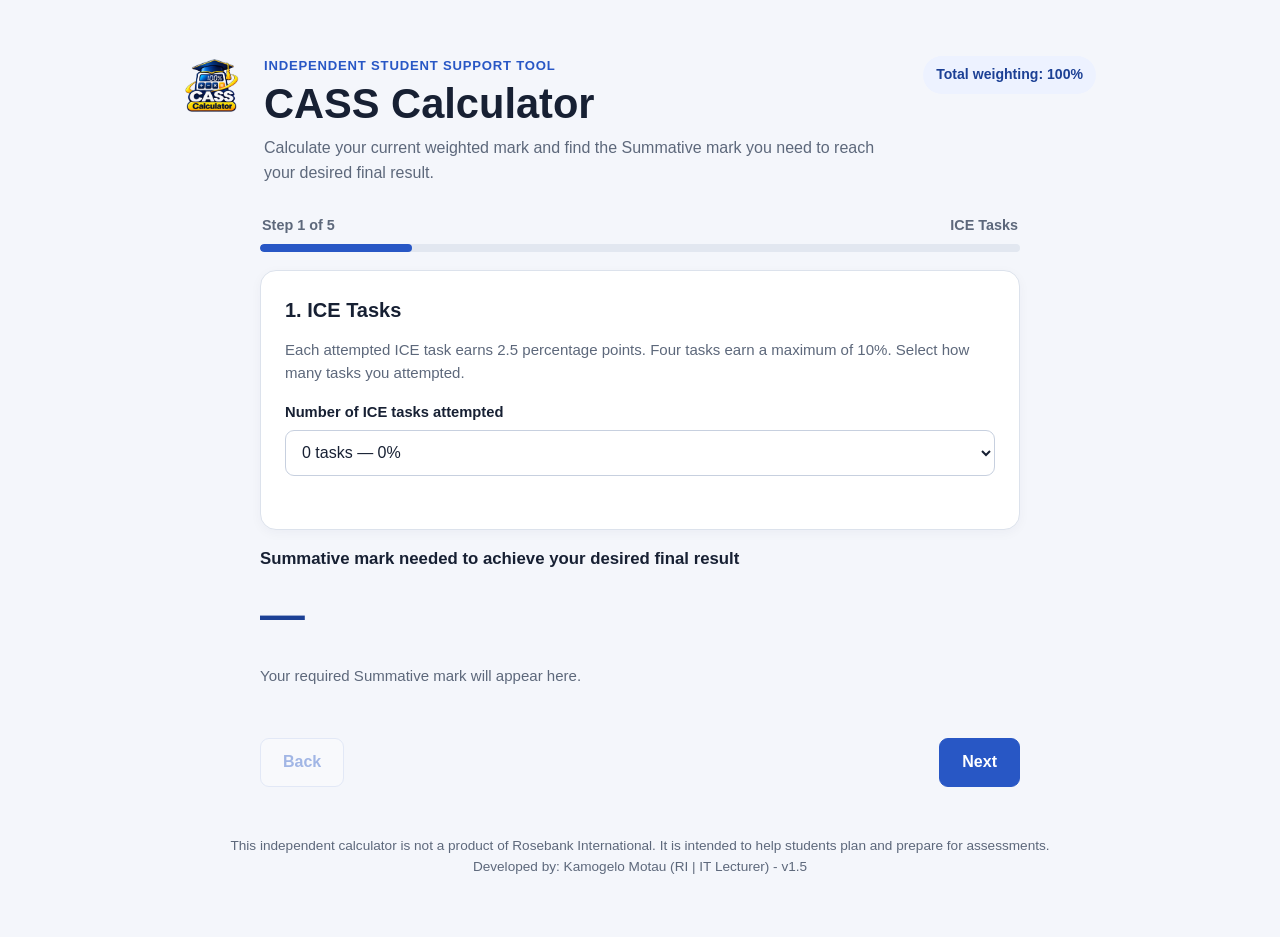
==== commit 197e0f0d: "Update index.html" ====
--- a/index.html
+++ b/index.html
@@ -76,6 +76,11 @@
       <p id="targetError" class="error" role="alert"></p>
     </section>
 
+       <h3>Summative mark needed to achieve your desired final result</h3>
+        <div id="required" class="big-number">—</div>
+        <p id="message" class="help" aria-live="polite">Your required Summative mark will appear here.</p>
+      </div>
+    
     <section class="card step-panel results-panel" data-step="4" hidden>
       <h2>5. Your CASS results</h2>
       <div class="result-block">
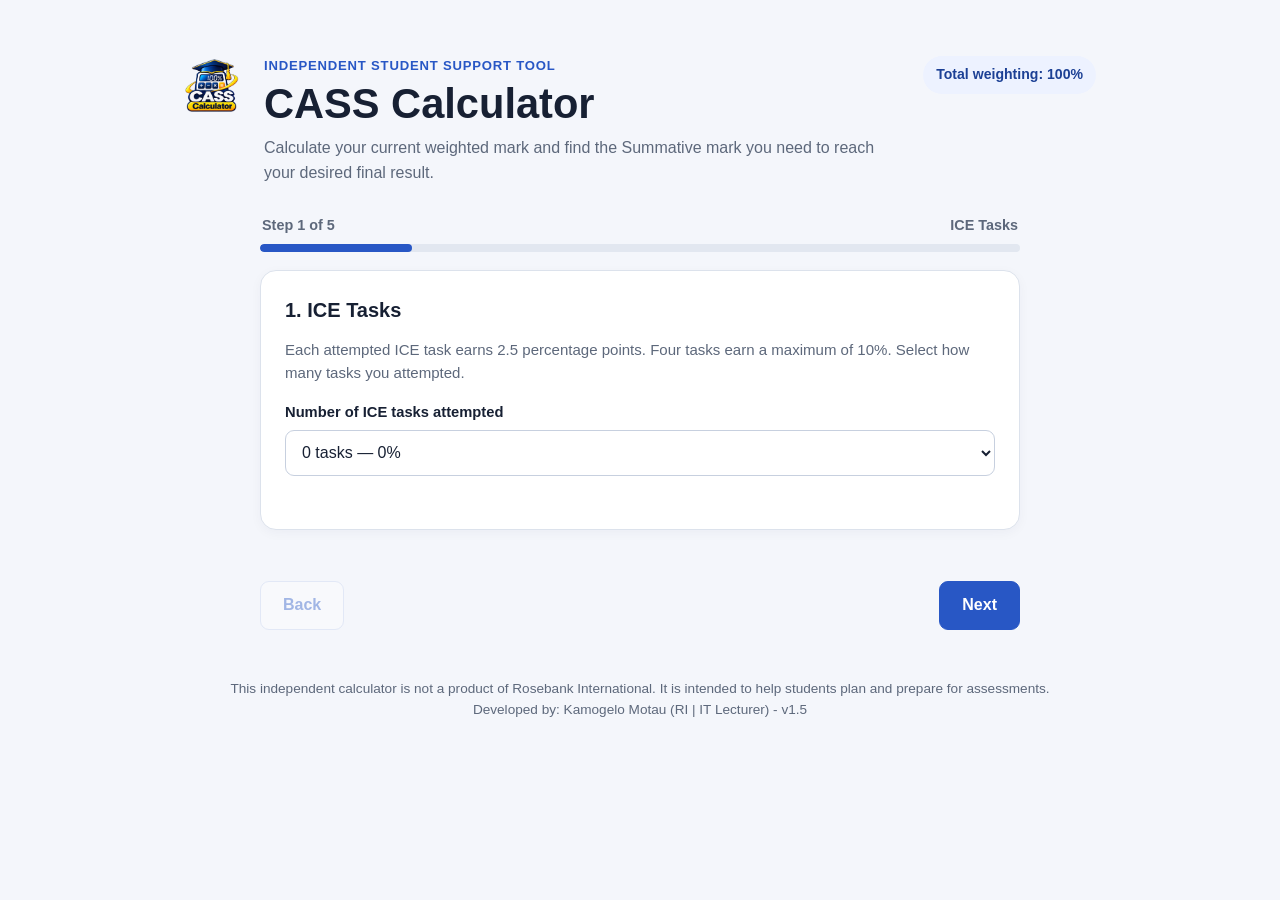
==== commit 8b659829: "Update index.html" ====
--- a/index.html
+++ b/index.html
@@ -75,13 +75,14 @@
       </div>
       <p id="targetError" class="error" role="alert"></p>
     </section>
-
-       <h3>Summative mark needed to achieve your desired final result</h3>
+    
+    <section class="card step-panel results-panel" data-step="4" hidden>
+      <div class="result-block target-result">
+             <h3>Summative mark needed to achieve your desired final result</h3>
         <div id="required" class="big-number">—</div>
         <p id="message" class="help" aria-live="polite">Your required Summative mark will appear here.</p>
-      </div>
-    
-    <section class="card step-panel results-panel" data-step="4" hidden>
+    </div>
+      
       <h2>5. Your CASS results</h2>
       <div class="result-block">
         <h3>Current module mark</h3>
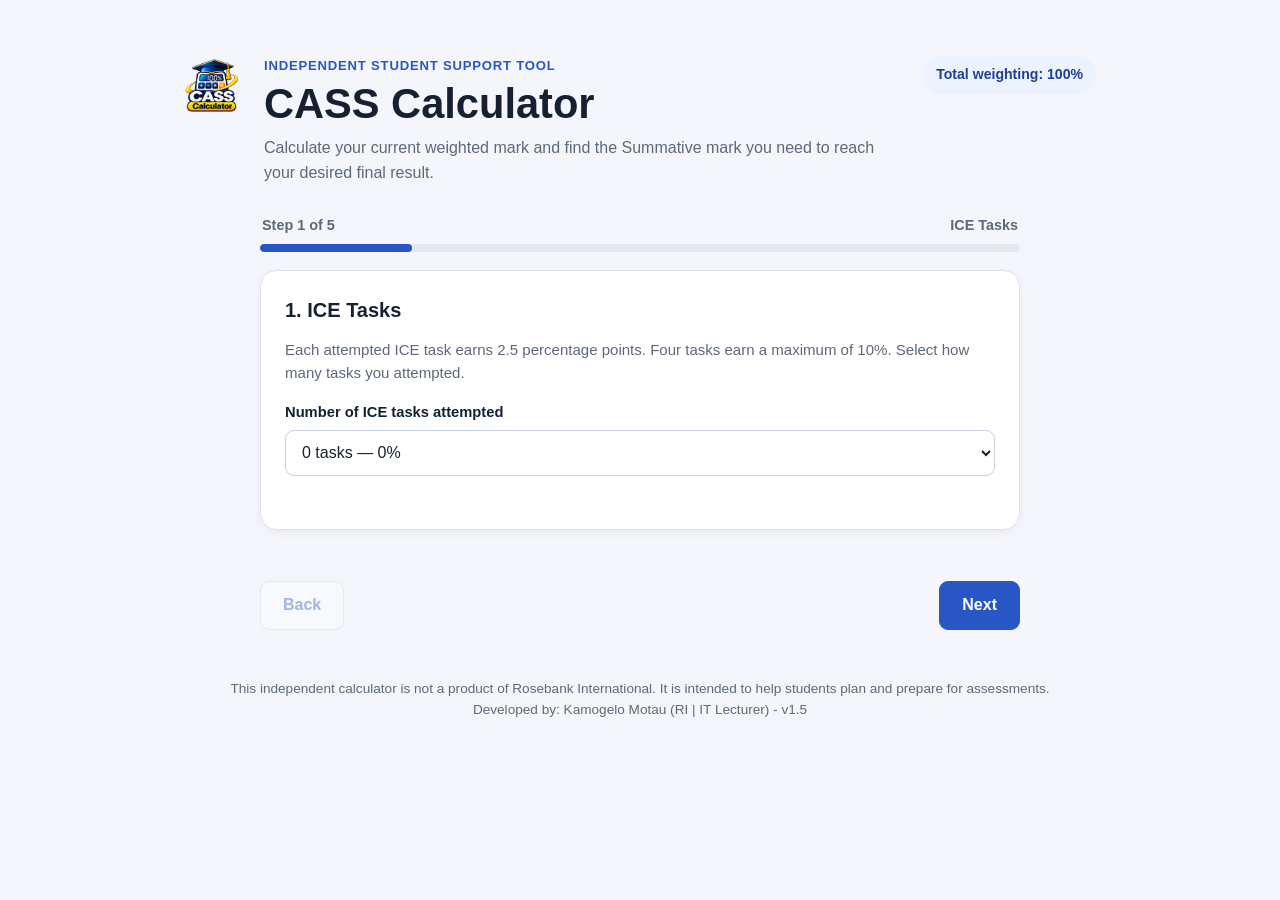
==== commit ef52d4ce: "Update index.html" ====
--- a/index.html
+++ b/index.html
@@ -78,10 +78,10 @@
     
     <section class="card step-panel results-panel" data-step="4" hidden>
       <div class="result-block target-result">
-             <h3>Summative mark needed to achieve your desired final result</h3>
+        <h3>Summative mark needed to achieve your desired final result</h3>
         <div id="required" class="big-number">—</div>
         <p id="message" class="help" aria-live="polite">Your required Summative mark will appear here.</p>
-    </div>
+      </div>
       
       <h2>5. Your CASS results</h2>
       <div class="result-block">
@@ -100,12 +100,6 @@
         <span id="summaryF1">25%</span>
         <span id="summaryF2">25%</span>
       </div>
-      
-      <div class="result-block target-result">
-        <h3>Summative mark needed to achieve your desired final result</h3>
-        <div id="required" class="big-number">—</div>
-        <p id="message" class="help" aria-live="polite">Your required Summative mark will appear here.</p>
-      </div>
       <p class="disclaimer">This calculator is a planning tool. Always confirm your module's official assessment weightings with your lecturer / Module Outline(MO).</p>
     </section>
     
